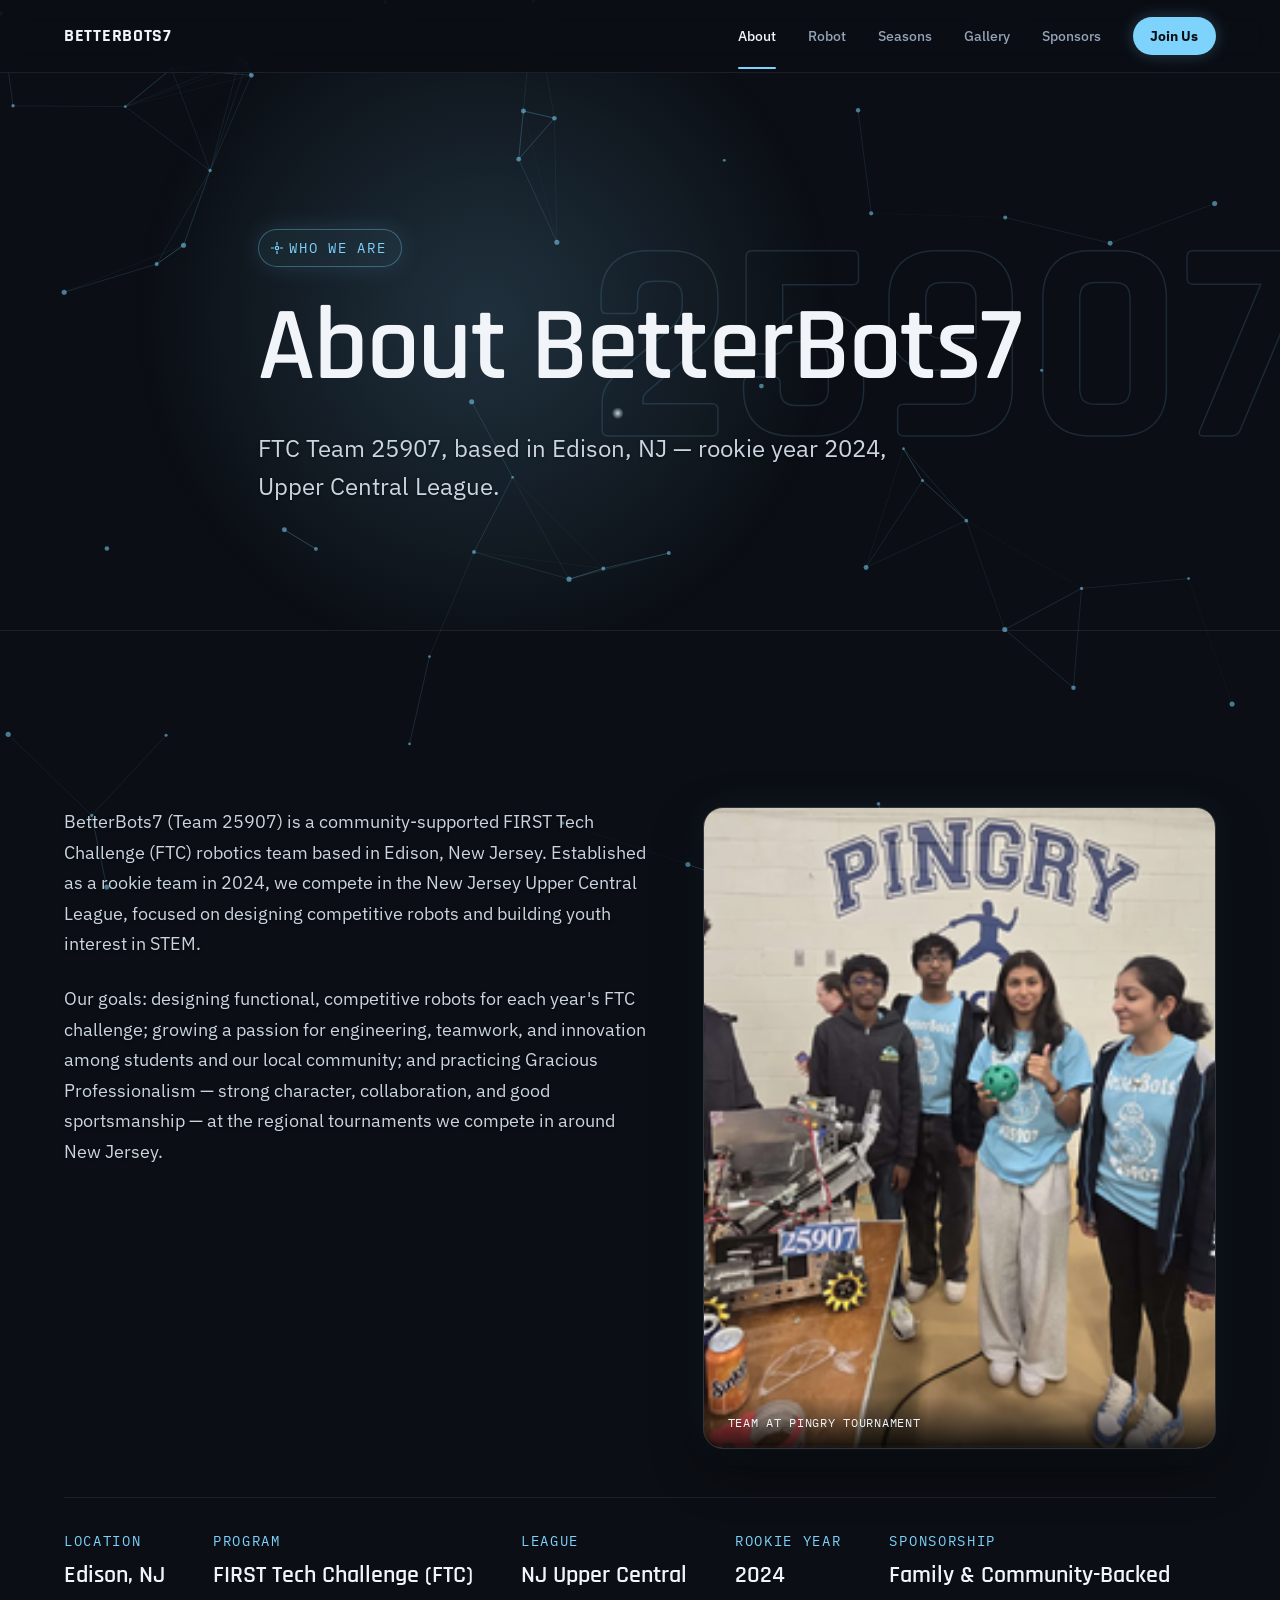
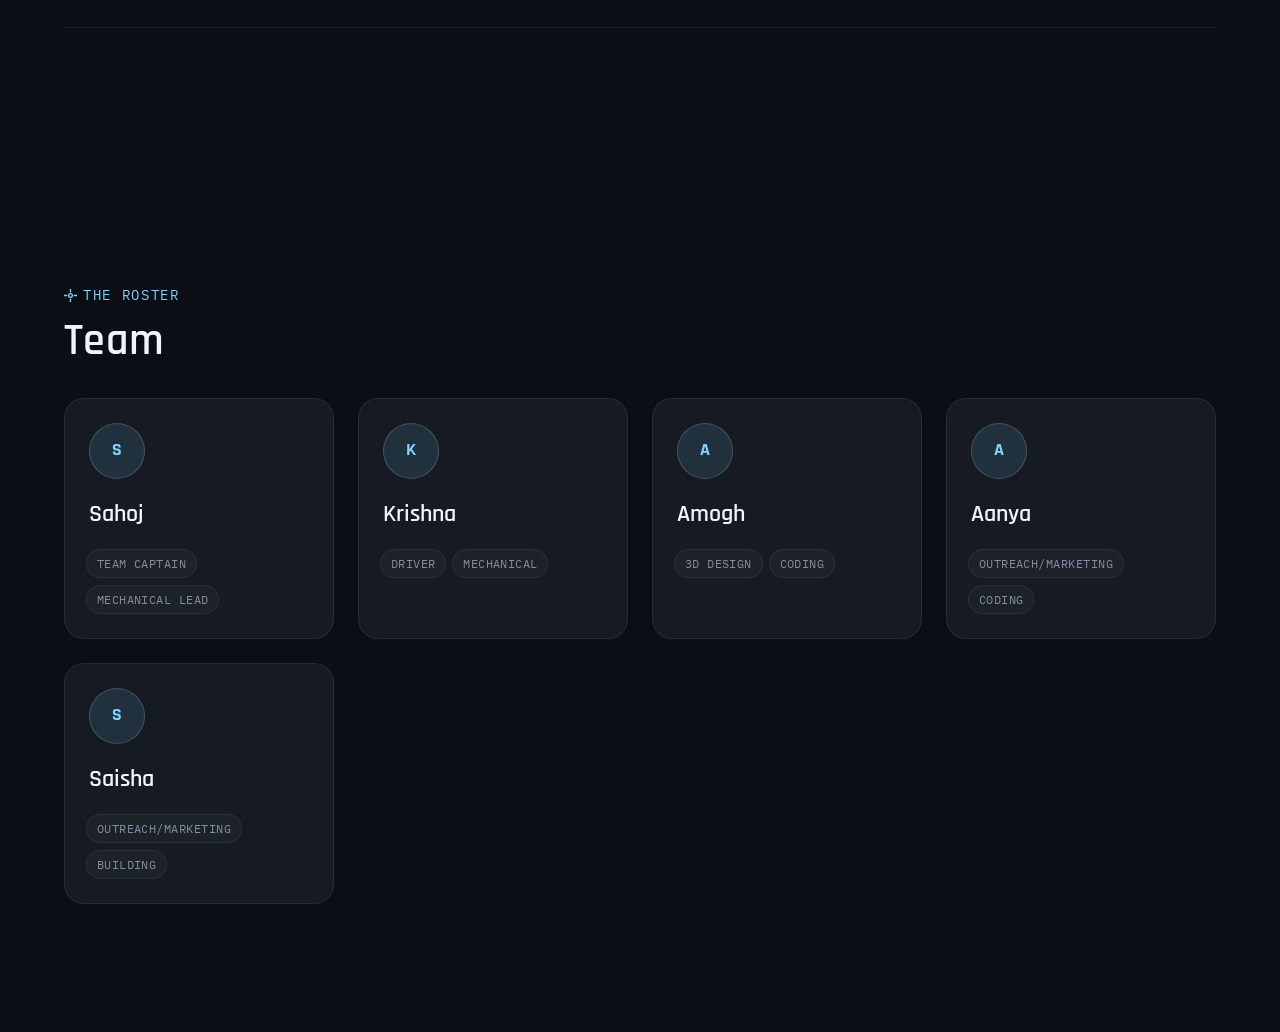
==== about.html @ 55796f2f "Initial commit: BetterBots7 FTC Team 25907 site Multi-page static site (Home, About, Robot, Seasons," ====
<!DOCTYPE html>
<html lang="en">
<head>
  <meta charset="UTF-8">
  <meta name="viewport" content="width=device-width, initial-scale=1">
  <title>About — BetterBots7</title>
  <meta name="description" content="Meet FTC Team 25907, BetterBots7 of Edison, NJ.">

  <link rel="preconnect" href="https://fonts.googleapis.com">
  <link rel="preconnect" href="https://fonts.gstatic.com" crossorigin>
  <link href="https://fonts.googleapis.com/css2?family=Rajdhani:wght@500;600;700&family=IBM+Plex+Sans:wght@300;400;500;600&family=IBM+Plex+Mono:wght@400;500&display=swap" rel="stylesheet">

  <link rel="stylesheet" href="css/style.css?v=14">
</head>
<body>

  <div class="bg-ambient" aria-hidden="true">
    <canvas id="bgCanvas" class="bg-canvas"></canvas>
  </div>

  <header class="site-nav">
    <div class="container nav-inner">
      <a href="index.html" class="nav-brand">BETTERBOTS7</a>
      <nav class="nav-links" aria-label="Primary">
        <a href="about.html" aria-current="page">About</a>
        <a href="robot.html">Robot</a>
        <a href="seasons.html">Seasons</a>
        <a href="gallery.html">Gallery</a>
        <a href="sponsors.html">Sponsors</a>
        <a href="join.html" class="nav-cta">Join Us</a>
      </nav>
    </div>
  </header>

  <main>
    <section class="page-hero page-hero-xl">
      <div class="hero-glow-local" aria-hidden="true"></div>
      <div class="hero-watermark" aria-hidden="true">25907</div>
      <div class="container">
        <span class="eyebrow hero-badge reveal">Who We Are</span>
        <h1 class="page-hero-title reveal">About BetterBots7</h1>
        <p class="page-hero-sub reveal">
          FTC Team 25907, based in Edison, NJ — rookie year 2024, Upper Central League.
        </p>
      </div>
    </section>

    <section>
      <div class="container">
        <div class="about-intro-grid">
          <div class="about-body reveal">
            <p>
              BetterBots7 (Team 25907) is a community-supported FIRST Tech Challenge (FTC)
              robotics team based in Edison, New Jersey. Established as a rookie team in
              2024, we compete in the New Jersey Upper Central League, focused on designing
              competitive robots and building youth interest in STEM.
            </p>
            <p>
              Our goals: designing functional, competitive robots for each year's FTC
              challenge; growing a passion for engineering, teamwork, and innovation among
              students and our local community; and practicing Gracious Professionalism —
              strong character, collaboration, and good sportsmanship — at the regional
              tournaments we compete in around New Jersey.
            </p>
          </div>

          <figure class="intro-photo-card reveal">
            <img src="images/gallery/2025-team-pit.png" alt="BetterBots7 team members standing with their robot at the Pingry tournament" loading="lazy">
            <figcaption class="intro-photo-caption">Team at Pingry Tournament</figcaption>
          </figure>
        </div>

        <div class="fact-row reveal">
          <div class="fact-item">
            <span class="eyebrow">Location</span>
            <span class="fact-value">Edison, NJ</span>
          </div>
          <div class="fact-item">
            <span class="eyebrow">Program</span>
            <span class="fact-value">FIRST Tech Challenge (FTC)</span>
          </div>
          <div class="fact-item">
            <span class="eyebrow">League</span>
            <span class="fact-value">NJ Upper Central</span>
          </div>
          <div class="fact-item">
            <span class="eyebrow">Rookie Year</span>
            <span class="fact-value">2024</span>
          </div>
          <div class="fact-item">
            <span class="eyebrow">Sponsorship</span>
            <span class="fact-value">Family &amp; Community-Backed</span>
          </div>
        </div>

      </div>
    </section>

    <section>
      <div class="container">
        <span class="eyebrow reveal">The Roster</span>
        <h2 class="section-title reveal">Team</h2>

        <div class="team-grid">
          <div class="team-card reveal">
            <span class="team-avatar">S</span>
            <span class="team-name">Sahoj</span>
            <div class="team-roles">
              <span class="team-role-tag">Team Captain</span>
              <span class="team-role-tag">Mechanical Lead</span>
            </div>
          </div>
          <div class="team-card reveal">
            <span class="team-avatar">K</span>
            <span class="team-name">Krishna</span>
            <div class="team-roles">
              <span class="team-role-tag">Driver</span>
              <span class="team-role-tag">Mechanical</span>
            </div>
          </div>
          <div class="team-card reveal">
            <span class="team-avatar">A</span>
            <span class="team-name">Amogh</span>
            <div class="team-roles">
              <span class="team-role-tag">3D Design</span>
              <span class="team-role-tag">Coding</span>
            </div>
          </div>
          <div class="team-card reveal">
            <span class="team-avatar">A</span>
            <span class="team-name">Aanya</span>
            <div class="team-roles">
              <span class="team-role-tag">Outreach/Marketing</span>
              <span class="team-role-tag">Coding</span>
            </div>
          </div>
          <div class="team-card reveal">
            <span class="team-avatar">S</span>
            <span class="team-name">Saisha</span>
            <div class="team-roles">
              <span class="team-role-tag">Outreach/Marketing</span>
              <span class="team-role-tag">Building</span>
            </div>
          </div>
        </div>
      </div>
    </section>
  </main>

  <script src="js/main.js?v=4" defer></script>
</body>
</html>
---- css/style.css ----
/* ==========================================================================
   BetterBots7 — Design Tokens ("Blueprint & Ember")
   ========================================================================== */

:root {
  /* Color */
  --color-bg: #0B0E14;
  --color-surface: #151A23;
  --color-surface-raised: #1B2230;
  --color-border: rgba(255, 255, 255, 0.08);
  --color-border-strong: rgba(255, 255, 255, 0.16);

  --color-primary: #7DD3FC;       /* Team Blue — CTAs, stat highlights */
  --color-primary-dim: #3FA9D9;
  --color-accent: #3B82F6;        /* Blueprint — links, data callouts */
  --color-accent-dim: #2563EB;

  --color-fg: #F1F5F9;
  --color-body: #CBD5E1;   /* Primary paragraph copy — brighter than muted */
  --color-muted: #94A3B8;  /* Secondary labels, captions, hints */
  --color-muted-2: #64748B;

  --color-win: #22C55E;
  --color-loss: #EF4444;

  --color-ring: var(--color-primary);

  /* Typography */
  --font-display: 'Rajdhani', sans-serif;
  --font-body: 'IBM Plex Sans', sans-serif;
  --font-mono: 'IBM Plex Mono', monospace;

  /* Type scale */
  --text-xs: 0.75rem;
  --text-sm: 0.875rem;
  --text-base: 1rem;
  --text-lg: 1.125rem;
  --text-xl: 1.5rem;
  --text-2xl: 2rem;
  --text-3xl: 2.75rem;
  --text-4xl: 4rem;
  --text-5xl: 5.5rem;

  /* Spacing (8pt rhythm) */
  --space-1: 0.5rem;
  --space-2: 1rem;
  --space-3: 1.5rem;
  --space-4: 2rem;
  --space-6: 3rem;
  --space-8: 4rem;
  --space-12: 6rem;
  --space-16: 8rem;

  /* Layout */
  --container-max: 1200px;
  --radius-sm: 6px;
  --radius-md: 12px;
  --radius-lg: 20px;

  /* Motion */
  --ease-out: cubic-bezier(0.16, 1, 0.3, 1);
  --dur-fast: 150ms;
  --dur-base: 250ms;
  --dur-slow: 400ms;

  --z-nav: 100;
  --z-lightbox: 1000;
}

/* ==========================================================================
   Reset
   ========================================================================== */

*, *::before, *::after { box-sizing: border-box; }

[hidden] { display: none !important; }

html {
  scroll-behavior: smooth;
}

@media (prefers-reduced-motion: reduce) {
  html { scroll-behavior: auto; }
  *, *::before, *::after {
    animation-duration: 0.01ms !important;
    animation-iteration-count: 1 !important;
    transition-duration: 0.01ms !important;
    scroll-behavior: auto !important;
  }
}

body {
  margin: 0;
  background: var(--color-bg);
  color: var(--color-fg);
  font-family: var(--font-body);
  font-size: var(--text-base);
  line-height: 1.6;
  -webkit-font-smoothing: antialiased;
}

/* ==========================================================================
   Ambient background — live circuit-node network (canvas)
   ========================================================================== */

.bg-ambient {
  position: fixed;
  inset: 0;
  z-index: -1;
  overflow: hidden;
  pointer-events: none;
}

.bg-canvas {
  position: absolute;
  inset: 0;
  display: block;
}

img { max-width: 100%; display: block; }

a { color: var(--color-accent); text-decoration: none; }

h1, h2, h3, h4 {
  font-family: var(--font-display);
  font-weight: 600;
  line-height: 1.1;
  margin: 0;
  letter-spacing: 0.01em;
}

p { margin: 0; }

button { font-family: inherit; cursor: pointer; }

/* Visible focus states everywhere, keyboard-only */
:focus-visible {
  outline: 2px solid var(--color-ring);
  outline-offset: 3px;
  border-radius: var(--radius-sm);
}

.container {
  max-width: var(--container-max);
  margin: 0 auto;
  padding: 0 var(--space-3);
}

section {
  padding: var(--space-16) 0;
}

.eyebrow {
  display: inline-flex;
  align-items: center;
  gap: 0.45em;
  font-family: var(--font-mono);
  font-size: var(--text-sm);
  letter-spacing: 0.12em;
  text-transform: uppercase;
  color: var(--color-primary);
}

.eyebrow.reveal::before {
  content: '';
  flex: 0 0 auto;
  display: inline-block;
  width: 0.9em;
  height: 0.9em;
  background-color: currentColor;
  -webkit-mask-image: url("data:image/svg+xml,%3Csvg xmlns='http://www.w3.org/2000/svg' viewBox='0 0 16 16'%3E%3Ccircle cx='8' cy='8' r='2.2' fill='none' stroke='black' stroke-width='1.6'/%3E%3Cpath d='M8 0v3.5M8 12.5V16M0 8h3.5M12.5 8H16' stroke='black' stroke-width='1.6' stroke-linecap='round'/%3E%3C/svg%3E");
  mask-image: url("data:image/svg+xml,%3Csvg xmlns='http://www.w3.org/2000/svg' viewBox='0 0 16 16'%3E%3Ccircle cx='8' cy='8' r='2.2' fill='none' stroke='black' stroke-width='1.6'/%3E%3Cpath d='M8 0v3.5M8 12.5V16M0 8h3.5M12.5 8H16' stroke='black' stroke-width='1.6' stroke-linecap='round'/%3E%3C/svg%3E");
  -webkit-mask-size: contain;
  mask-size: contain;
  -webkit-mask-repeat: no-repeat;
  mask-repeat: no-repeat;
  -webkit-mask-position: center;
  mask-position: center;
}

.section-title {
  font-size: var(--text-3xl);
  margin-top: var(--space-1);
  margin-bottom: var(--space-4);
}

/* ==========================================================================
   Scroll-reveal utility (JS toggles .is-visible via IntersectionObserver)
   ========================================================================== */

.reveal {
  opacity: 0;
  transform: translateY(12px);
  transition: opacity var(--dur-slow) var(--ease-out), transform var(--dur-slow) var(--ease-out);
}

.reveal.is-visible {
  opacity: 1;
  transform: translateY(0);
}

@media (prefers-reduced-motion: reduce) {
  .reveal { opacity: 1; transform: none; transition: none; }
}

/* ==========================================================================
   Nav
   ========================================================================== */

.site-nav {
  position: sticky;
  top: 0;
  z-index: var(--z-nav);
  background: rgba(11, 14, 20, 0.85);
  backdrop-filter: blur(12px);
  border-bottom: 1px solid var(--color-border);
}

.nav-inner {
  display: flex;
  align-items: center;
  justify-content: space-between;
  height: 72px;
}

.nav-brand {
  font-family: var(--font-display);
  font-weight: 700;
  font-size: var(--text-lg);
  letter-spacing: 0.04em;
  color: var(--color-fg);
}

.nav-links {
  display: flex;
  align-items: center;
  gap: var(--space-4);
}

.nav-links a {
  color: var(--color-muted);
  font-size: var(--text-sm);
  font-weight: 500;
  transition: color var(--dur-base) var(--ease-out);
}

.nav-links a:hover,
.nav-links a:focus-visible {
  color: var(--color-fg);
}

.nav-cta {
  padding: 0.5rem 1.1rem;
  border-radius: 999px;
  background: var(--color-primary);
  color: #0B0E14 !important;
  font-weight: 700 !important;
  box-shadow: 0 0 16px rgba(125, 211, 252, 0.25);
  transition: background var(--dur-base) var(--ease-out), box-shadow var(--dur-base) var(--ease-out), transform var(--dur-base) var(--ease-out);
}

.nav-cta:hover {
  background: #A7E4FD;
  box-shadow: 0 0 28px rgba(125, 211, 252, 0.55);
  transform: scale(1.05);
}

.nav-links a[aria-current="page"],
.nav-brand[aria-current="page"] {
  color: var(--color-fg);
  position: relative;
}

.nav-links a[aria-current="page"]::after {
  content: '';
  position: absolute;
  left: 0;
  right: 0;
  bottom: -22px;
  height: 2px;
  background: var(--color-primary);
  border-radius: 2px;
}

.nav-brand[aria-current="page"]::after {
  content: '';
  position: absolute;
  left: 0;
  right: 0;
  bottom: -8px;
  height: 2px;
  background: var(--color-primary);
  border-radius: 2px;
}

/* ==========================================================================
   Generic sub-page hero (About / Robot / Gallery / Sponsors placeholders)
   ========================================================================== */

.page-hero {
  padding-top: var(--space-12);
  padding-bottom: var(--space-8);
  border-bottom: 1px solid var(--color-border);
}

.page-hero-title {
  font-size: clamp(var(--text-2xl), 5vw, var(--text-4xl));
  margin-bottom: var(--space-2);
}

/* ==========================================================================
   Bold sub-page hero ("XL" variant — one committed visual moment per page)
   ========================================================================== */

.page-hero-xl {
  position: relative;
  overflow: hidden;
  padding-top: var(--space-16);
  padding-bottom: var(--space-12);
  min-height: 62vh;
  display: flex;
  align-items: center;
}

.page-hero-xl .container {
  position: relative;
  z-index: 1;
}

.page-hero-xl .page-hero-title {
  font-size: clamp(3rem, 9vw, 6.5rem);
  letter-spacing: -0.01em;
  margin-bottom: var(--space-3);
}

.page-hero-xl .page-hero-sub {
  font-size: var(--text-xl);
  max-width: 700px;
}

.hero-badge {
  padding: 0.4rem 0.9rem 0.4rem 0.7rem;
  border: 1px solid rgba(125, 211, 252, 0.35);
  border-radius: 999px;
  background: rgba(125, 211, 252, 0.06);
  box-shadow: 0 0 24px rgba(125, 211, 252, 0.14);
  margin-bottom: var(--space-3);
}

.hero-watermark {
  position: absolute;
  top: 50%;
  right: -2%;
  transform: translateY(-50%);
  z-index: 0;
  font-family: var(--font-display);
  font-weight: 700;
  font-size: clamp(9rem, 24vw, 18rem);
  line-height: 1;
  color: transparent;
  -webkit-text-stroke: 1.5px rgba(125, 211, 252, 0.14);
  white-space: nowrap;
  pointer-events: none;
  user-select: none;
}

.hero-glow-local {
  position: absolute;
  z-index: 0;
  top: -25%;
  left: 8%;
  width: 60vw;
  height: 60vw;
  max-width: 900px;
  max-height: 900px;
  border-radius: 50%;
  background: radial-gradient(circle, rgba(125, 211, 252, 0.18) 0%, rgba(125, 211, 252, 0) 65%);
  pointer-events: none;
}

@media (max-width: 700px) {
  .hero-watermark { display: none; }
  .page-hero-xl { min-height: 0; }
}

/* ==========================================================================
   Content-dense wash — mutes the ambient grid/glow behind dense sections
   (spec sheets, forms) so it doesn't compete with information-heavy UI
   ========================================================================== */

.content-dense {
  position: relative;
}

.content-dense::before {
  content: '';
  position: absolute;
  inset: -3rem -1.5rem;
  z-index: -1;
  background: rgba(11, 14, 20, 0.6);
  border-radius: var(--radius-lg);
}

.page-hero-sub {
  color: var(--color-body);
  font-size: var(--text-lg);
  max-width: 640px;
  text-shadow: 0 1px 3px rgba(0, 0, 0, 0.5);
}

.about-body {
  max-width: 620px;
  display: flex;
  flex-direction: column;
  gap: var(--space-3);
  color: var(--color-fg);
  font-size: var(--text-lg);
  line-height: 1.7;
}

.about-body p {
  color: var(--color-body);
  text-shadow: 0 1px 3px rgba(0, 0, 0, 0.5);
}

.about-intro-grid {
  display: grid;
  grid-template-columns: 1.15fr 1fr;
  gap: var(--space-6);
  align-items: start;
  margin-top: var(--space-6);
}

.intro-photo-card {
  position: relative;
  margin: 0;
  border-radius: var(--radius-lg);
  overflow: hidden;
  border: 1px solid var(--color-border-strong);
  aspect-ratio: 4 / 5;
  box-shadow: 0 20px 50px rgba(0, 0, 0, 0.4), 0 0 40px rgba(125, 211, 252, 0.08);
}

.intro-photo-card img {
  width: 100%;
  height: 100%;
  object-fit: cover;
  display: block;
}

.intro-photo-caption {
  position: absolute;
  left: 0;
  right: 0;
  bottom: 0;
  padding: var(--space-2) var(--space-3);
  background: linear-gradient(180deg, transparent, rgba(0,0,0,0.85));
  color: var(--color-fg);
  font-family: var(--font-mono);
  font-size: var(--text-xs);
  letter-spacing: 0.06em;
  text-transform: uppercase;
}

@media (max-width: 860px) {
  .about-intro-grid {
    grid-template-columns: 1fr;
  }
  .intro-photo-card {
    aspect-ratio: 16 / 10;
  }
}

.fact-row {
  display: flex;
  flex-wrap: wrap;
  gap: var(--space-6);
  margin-top: var(--space-6);
  padding-top: var(--space-4);
  padding-bottom: var(--space-4);
  border-top: 1px solid var(--color-border);
  border-bottom: 1px solid var(--color-border);
}

.fact-item {
  display: flex;
  flex-direction: column;
  gap: 0.25rem;
}

.fact-value {
  font-family: var(--font-display);
  font-size: var(--text-xl);
  font-weight: 600;
  color: var(--color-fg);
}

/* ==========================================================================
   Form
   ========================================================================== */

.form {
  display: flex;
  flex-direction: column;
  gap: var(--space-4);
  max-width: 640px;
}

.form-field {
  display: flex;
  flex-direction: column;
  gap: 0.4rem;
  border: none;
  padding: 0;
  margin: 0;
}

.form-label {
  font-family: var(--font-mono);
  font-size: var(--text-sm);
  letter-spacing: 0.02em;
  color: var(--color-fg);
}

.form-label .required { color: var(--color-primary); margin-left: 0.2rem; }

.form-hint {
  font-size: var(--text-xs);
  color: var(--color-muted);
}

.form-input,
.form-textarea {
  background: var(--color-surface);
  border: 1px solid var(--color-border);
  border-radius: var(--radius-sm);
  padding: 0.75rem 1rem;
  color: var(--color-fg);
  font-family: var(--font-body);
  font-size: var(--text-base);
  transition: border-color var(--dur-base) var(--ease-out);
}

.form-input:focus,
.form-textarea:focus {
  border-color: var(--color-primary);
  outline: none;
}

.form-textarea {
  min-height: 120px;
  resize: vertical;
}

.form-checkbox-group {
  display: flex;
  flex-direction: column;
  gap: 0.2rem;
}

.form-checkbox {
  display: flex;
  align-items: center;
  gap: 0.6rem;
  min-height: 44px;
  font-size: var(--text-base);
  color: var(--color-fg);
  cursor: pointer;
}

.form-checkbox input[type="checkbox"] {
  width: 20px;
  height: 20px;
  accent-color: var(--color-primary);
  cursor: pointer;
  flex: 0 0 auto;
}

.form-error {
  color: var(--color-loss);
  font-size: var(--text-sm);
  margin-top: var(--space-2);
}

.btn-primary:disabled {
  opacity: 0.6;
  cursor: not-allowed;
  transform: none;
}

.form-confirmation {
  background: var(--color-surface);
  border: 1px solid var(--color-border);
  border-radius: var(--radius-lg);
  padding: var(--space-6);
  max-width: 640px;
  text-align: center;
}

.form-confirmation-icon {
  width: 56px;
  height: 56px;
  border-radius: 50%;
  background: rgba(125, 211, 252, 0.12);
  border: 1px solid var(--color-primary);
  color: var(--color-primary);
  display: flex;
  align-items: center;
  justify-content: center;
  margin: 0 auto var(--space-3);
}

/* ==========================================================================
   CTA card
   ========================================================================== */

.cta-card {
  background: var(--color-surface);
  border: 1px solid var(--color-border);
  border-radius: var(--radius-lg);
  padding: var(--space-6);
  max-width: 640px;
}

.cta-card-title {
  font-family: var(--font-display);
  font-size: var(--text-2xl);
  font-weight: 600;
  margin-bottom: var(--space-2);
}

.cta-card-body {
  color: var(--color-body);
  margin-bottom: var(--space-3);
  line-height: 1.6;
}

/* ==========================================================================
   Team roster
   ========================================================================== */

.team-grid {
  display: grid;
  grid-template-columns: repeat(auto-fill, minmax(220px, 1fr));
  gap: var(--space-3);
  margin-top: var(--space-4);
}

.team-card {
  background: var(--color-surface);
  border: 1px solid var(--color-border);
  border-radius: var(--radius-lg);
  padding: var(--space-3);
  display: flex;
  flex-direction: column;
  gap: var(--space-2);
  transition: transform var(--dur-base) var(--ease-out), border-color var(--dur-base) var(--ease-out), box-shadow var(--dur-base) var(--ease-out);
}

.team-card:hover,
.team-card:focus-within {
  transform: translateY(-4px);
  border-color: var(--color-primary);
  box-shadow: 0 12px 32px rgba(125, 211, 252, 0.1);
}

.team-avatar {
  width: 56px;
  height: 56px;
  border-radius: 50%;
  background: rgba(125, 211, 252, 0.12);
  border: 1px solid var(--color-border-strong);
  display: flex;
  align-items: center;
  justify-content: center;
  font-family: var(--font-display);
  font-weight: 700;
  font-size: var(--text-lg);
  color: var(--color-primary);
}

.team-name {
  font-family: var(--font-display);
  font-size: var(--text-xl);
  font-weight: 600;
  color: var(--color-fg);
}

.team-roles {
  display: flex;
  flex-wrap: wrap;
  gap: 0.4rem;
}

.team-role-tag {
  font-family: var(--font-mono);
  font-size: var(--text-xs);
  letter-spacing: 0.04em;
  text-transform: uppercase;
  color: var(--color-muted);
  background: rgba(255,255,255,0.04);
  border: 1px solid var(--color-border);
  padding: 0.25rem 0.6rem;
  border-radius: 999px;
  transform: translateX(-3px);
  opacity: 0.85;
  transition: transform var(--dur-base) var(--ease-out), opacity var(--dur-base) var(--ease-out);
}

.team-card:hover .team-role-tag,
.team-card:focus-within .team-role-tag {
  transform: translateX(0);
  opacity: 1;
}

/* ==========================================================================
   Spec accordion
   ========================================================================== */

.spec-accordion {
  display: flex;
  flex-direction: column;
  gap: var(--space-2);
  margin-top: var(--space-4);
}

.spec-item {
  border: 1px solid var(--color-border);
  border-radius: var(--radius-md);
  background: var(--color-surface);
  overflow: hidden;
}

.spec-trigger {
  width: 100%;
  display: flex;
  align-items: center;
  justify-content: space-between;
  gap: var(--space-3);
  padding: var(--space-3);
  background: transparent;
  border: none;
  color: var(--color-fg);
  text-align: left;
  transition: background var(--dur-base) var(--ease-out);
}

.spec-trigger:hover { background: rgba(255,255,255,0.03); }

.spec-trigger-title { display: flex; flex-direction: column; gap: 0.25rem; }

.spec-trigger-season {
  font-family: var(--font-mono);
  font-size: var(--text-xs);
  letter-spacing: 0.08em;
  text-transform: uppercase;
  color: var(--color-primary);
}

.spec-trigger-name {
  font-family: var(--font-display);
  font-size: var(--text-lg);
  font-weight: 600;
}

.spec-trigger-icon {
  flex: 0 0 auto;
  width: 32px;
  height: 32px;
  border-radius: 50%;
  border: 1px solid var(--color-border-strong);
  display: flex;
  align-items: center;
  justify-content: center;
  font-size: 1.25rem;
  line-height: 1;
  transition: transform var(--dur-base) var(--ease-out);
}

.spec-trigger[aria-expanded="true"] .spec-trigger-icon { transform: rotate(45deg); }

.spec-panel {
  max-height: 0;
  overflow: hidden;
  transition: max-height var(--dur-slow) var(--ease-out);
}

.spec-panel-inner {
  padding: 0 var(--space-3) var(--space-3);
  border-top: 1px solid var(--color-border);
  padding-top: var(--space-3);
}

.spec-list {
  display: grid;
  grid-template-columns: 140px 1fr;
  gap: var(--space-1) var(--space-3);
  margin: 0;
}

.spec-row { display: contents; }

.spec-row dt {
  font-family: var(--font-mono);
  font-size: var(--text-xs);
  letter-spacing: 0.06em;
  text-transform: uppercase;
  color: var(--color-muted);
  padding-top: 2px;
}

.spec-row dd {
  margin: 0;
  color: var(--color-fg);
  font-size: var(--text-base);
  line-height: 1.5;
}

@media (max-width: 560px) {
  .spec-list { grid-template-columns: 1fr; }
  .spec-row dt { padding-top: var(--space-2); }
}

.placeholder-note {
  margin-top: var(--space-4);
  padding: var(--space-3);
  border: 1px dashed var(--color-border-strong);
  border-radius: var(--radius-md);
  color: var(--color-muted);
  font-family: var(--font-mono);
  font-size: var(--text-sm);
  max-width: 640px;
}

@media (max-width: 720px) {
  .nav-links { gap: var(--space-2); }
  .nav-links a:not(.nav-cta) { display: none; }
}

/* ==========================================================================
   Hero
   ========================================================================== */

.hero {
  position: relative;
  min-height: 100dvh;
  display: flex;
  align-items: center;
  padding: var(--space-16) 0;
  background:
    linear-gradient(180deg, rgba(11,14,20,0.65) 0%, rgba(11,14,20,0.96) 80%),
    url('../images/hero-bg.png') center 25%/cover no-repeat,
    radial-gradient(circle at 30% 20%, rgba(59,130,246,0.12), transparent 55%),
    var(--color-bg);
  overflow: hidden;
}

.hero-scrim { position: absolute; inset: 0; pointer-events: none; }

.hero-inner { position: relative; max-width: 820px; }

.badge-id {
  display: inline-block;
  font-family: var(--font-mono);
  font-size: var(--text-xs);
  letter-spacing: 0.1em;
  color: var(--color-accent);
  background: rgba(59, 130, 246, 0.1);
  border: 1px solid rgba(59, 130, 246, 0.4);
  box-shadow: 0 0 24px rgba(59, 130, 246, 0.2);
  padding: 0.35rem 0.75rem;
  border-radius: 999px;
  margin-bottom: var(--space-3);
}

.hero-headline {
  font-size: clamp(var(--text-3xl), 7vw, var(--text-5xl));
  color: var(--color-fg);
  margin-bottom: var(--space-3);
  text-shadow: 0 2px 16px rgba(0,0,0,0.7);
}

.hero-headline sup { font-size: 0.5em; }

.hero-headline .stat-count {
  color: var(--color-primary);
  font-variant-numeric: tabular-nums;
  text-shadow: 0 0 24px rgba(125, 211, 252, 0.45);
}

.hero-sub {
  font-size: var(--text-lg);
  color: var(--color-muted);
  max-width: 560px;
  margin-bottom: var(--space-6);
}

.hero-meta {
  display: flex;
  flex-wrap: wrap;
  gap: var(--space-6);
  margin-bottom: var(--space-6);
  padding-bottom: var(--space-6);
  border-bottom: 1px solid var(--color-border);
}

.hero-meta-item {
  display: flex;
  flex-direction: column;
  gap: 0.25rem;
}

.hero-meta-value {
  font-family: var(--font-display);
  font-size: var(--text-xl);
  font-weight: 600;
}

.btn-primary {
  display: inline-block;
  background: var(--color-primary);
  color: #0B0E14;
  font-weight: 700;
  font-size: var(--text-base);
  padding: 1rem 2rem;
  border-radius: var(--radius-sm);
  box-shadow: 0 0 20px rgba(125, 211, 252, 0.2);
  transition: transform var(--dur-base) var(--ease-out), background var(--dur-base) var(--ease-out), box-shadow var(--dur-base) var(--ease-out);
}

.btn-primary:hover {
  background: #A7E4FD;
  transform: translateY(-2px) scale(1.03);
  box-shadow: 0 8px 36px rgba(125, 211, 252, 0.45);
}

.btn-outline {
  display: inline-flex;
  align-items: center;
  gap: 0.5em;
  background: transparent;
  color: var(--color-fg);
  font-weight: 600;
  font-size: var(--text-base);
  padding: 1rem 2rem;
  border: 1.5px solid rgba(125, 211, 252, 0.4);
  border-radius: var(--radius-sm);
  transition: border-color var(--dur-base) var(--ease-out), box-shadow var(--dur-base) var(--ease-out), transform var(--dur-base) var(--ease-out);
}

.btn-outline:hover {
  border-color: var(--color-primary);
  box-shadow: 0 0 24px rgba(125, 211, 252, 0.25);
  transform: translateY(-2px);
}

/* ==========================================================================
   Season Timeline
   ========================================================================== */

.timeline-track {
  display: flex;
  align-items: stretch;
  gap: var(--space-4);
  margin-top: var(--space-6);
}

.timeline-connector {
  flex: 0 0 auto;
  width: 64px;
  align-self: center;
  height: 2px;
  background: linear-gradient(90deg, var(--color-primary), var(--color-accent));
  position: relative;
}

.timeline-connector::after {
  content: '';
  position: absolute;
  right: -5px;
  top: -4px;
  width: 10px;
  height: 10px;
  border-radius: 50%;
  background: var(--color-accent);
}

.timeline-node {
  flex: 1;
  background: var(--color-surface);
  border: 1px solid var(--color-border);
  border-radius: var(--radius-lg);
  padding: var(--space-4);
  display: flex;
  flex-direction: column;
  gap: var(--space-2);
  transition: border-color var(--dur-base) var(--ease-out), transform var(--dur-base) var(--ease-out), box-shadow var(--dur-base) var(--ease-out);
}

.timeline-node:hover {
  border-color: var(--color-border-strong);
  transform: translateY(-4px);
  box-shadow: 0 12px 32px rgba(125, 211, 252, 0.08);
}

.timeline-year {
  font-family: var(--font-display);
  font-size: var(--text-2xl);
  font-weight: 700;
  color: var(--color-fg);
}

.timeline-season {
  font-family: var(--font-mono);
  font-size: var(--text-xs);
  letter-spacing: 0.1em;
  color: var(--color-muted);
  text-transform: uppercase;
}

.timeline-stats {
  display: flex;
  gap: var(--space-4);
  margin-top: var(--space-2);
  flex-wrap: wrap;
}

.timeline-stat {
  display: flex;
  flex-direction: column;
  gap: 0.25rem;
  min-width: 120px;
}

.timeline-stat-value {
  display: flex;
  align-items: baseline;
}

.timeline-stat .stat-count,
.timeline-stat-sep,
.timeline-stat-text {
  font-family: var(--font-display);
  font-size: var(--text-2xl);
  font-weight: 600;
  color: var(--color-primary);
  font-variant-numeric: tabular-nums;
}

.timeline-stat-sep { color: var(--color-muted); margin: 0 0.15em; }
.timeline-stat-text { line-height: 1.1; }

.timeline-stat-label {
  font-size: var(--text-sm);
  color: var(--color-muted);
}

@media (max-width: 720px) {
  .timeline-track { flex-direction: column; }
  .timeline-connector { width: 2px; height: 32px; }
}

/* ==========================================================================
   Gallery grid
   ========================================================================== */

.gallery-grid {
  display: grid;
  grid-template-columns: repeat(auto-fill, minmax(260px, 1fr));
  gap: var(--space-2);
  margin-top: var(--space-4);
}

.gallery-item {
  position: relative;
  aspect-ratio: 4 / 3;
  border-radius: var(--radius-md);
  overflow: hidden;
  border: 1px solid var(--color-border);
  background: var(--color-surface);
  padding: 0;
  cursor: pointer;
  display: block;
  width: 100%;
  transition: border-color var(--dur-base) var(--ease-out), box-shadow var(--dur-base) var(--ease-out);
}

.gallery-item:hover,
.gallery-item:focus-visible {
  border-color: var(--color-primary);
  box-shadow: 0 8px 24px rgba(125, 211, 252, 0.12);
}

.gallery-item img {
  width: 100%;
  height: 100%;
  object-fit: cover;
  display: block;
  transition: transform var(--dur-slow) var(--ease-out);
}

.gallery-item:hover img { transform: scale(1.06); }

.gallery-item-caption {
  position: absolute;
  left: 0;
  right: 0;
  bottom: 0;
  padding: var(--space-1) var(--space-2);
  background: linear-gradient(180deg, transparent, rgba(0,0,0,0.8));
  color: var(--color-fg);
  font-size: var(--text-sm);
  text-align: left;
  opacity: 0;
  transform: translateY(6px);
  transition: opacity var(--dur-base) var(--ease-out), transform var(--dur-base) var(--ease-out);
}

.gallery-item:hover .gallery-item-caption,
.gallery-item:focus-visible .gallery-item-caption {
  opacity: 1;
  transform: translateY(0);
}

/* ==========================================================================
   Lightbox
   ========================================================================== */

.lightbox {
  position: fixed;
  inset: 0;
  z-index: var(--z-lightbox);
  background: rgba(5, 7, 10, 0.92);
  display: flex;
  align-items: center;
  justify-content: center;
  padding: var(--space-4);
  opacity: 0;
  visibility: hidden;
  transition: opacity var(--dur-base) var(--ease-out);
}

.lightbox.is-open {
  opacity: 1;
  visibility: visible;
}

.lightbox-figure {
  display: flex;
  flex-direction: column;
  align-items: center;
  gap: var(--space-2);
  max-width: 90vw;
}

.lightbox-img {
  max-width: min(90vw, 1000px);
  max-height: 75vh;
  border-radius: var(--radius-md);
  box-shadow: 0 20px 60px rgba(0,0,0,0.5);
}

.lightbox-caption {
  color: var(--color-muted);
  font-size: var(--text-sm);
  text-align: center;
}

.lightbox-close,
.lightbox-prev,
.lightbox-next {
  position: absolute;
  background: rgba(255,255,255,0.08);
  border: 1px solid var(--color-border-strong);
  color: var(--color-fg);
  width: 44px;
  height: 44px;
  border-radius: 50%;
  display: flex;
  align-items: center;
  justify-content: center;
  font-size: 1.5rem;
  line-height: 1;
  transition: background var(--dur-base) var(--ease-out);
}

.lightbox-close:hover,
.lightbox-prev:hover,
.lightbox-next:hover {
  background: rgba(255,255,255,0.18);
}

.lightbox-close { top: var(--space-3); right: var(--space-3); }
.lightbox-prev { left: var(--space-3); top: 50%; transform: translateY(-50%); }
.lightbox-next { right: var(--space-3); top: 50%; transform: translateY(-50%); }

@media (max-width: 720px) {
  .lightbox-prev, .lightbox-next { width: 40px; height: 40px; font-size: 1.25rem; }
}
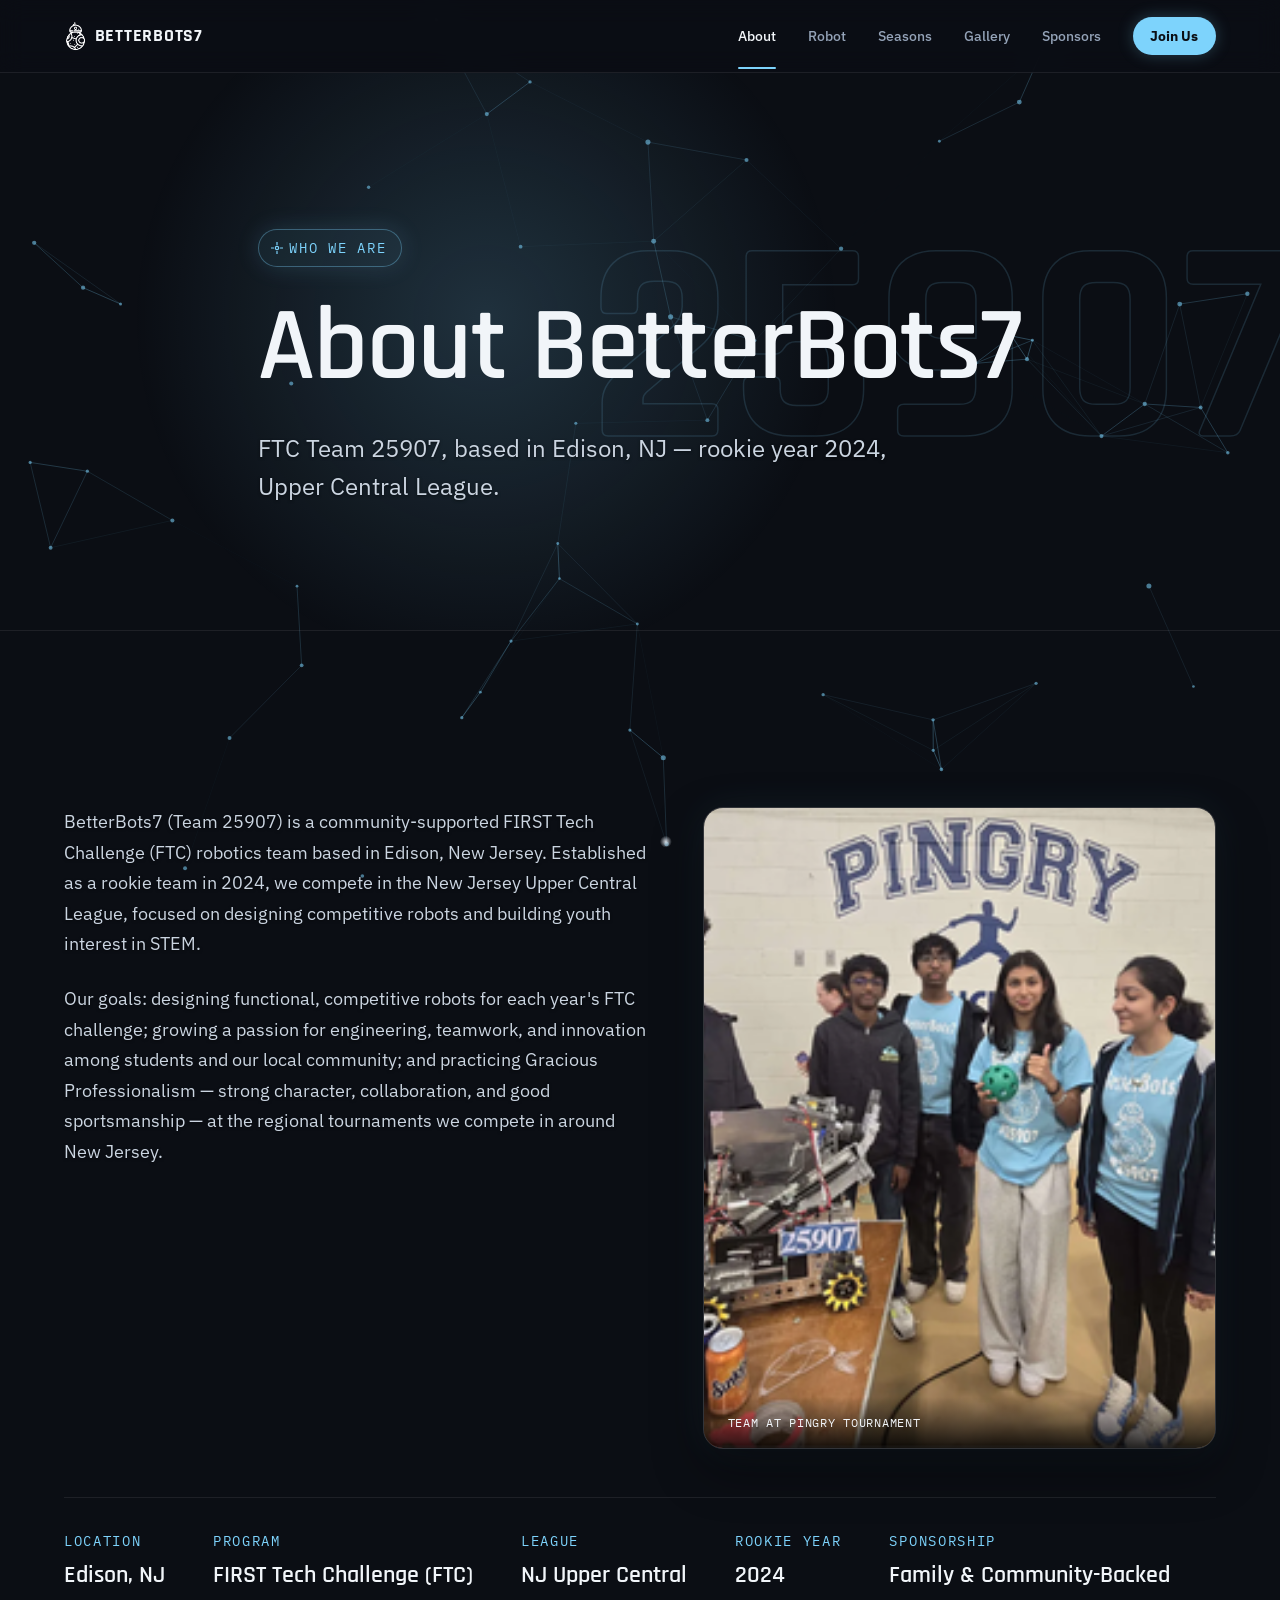
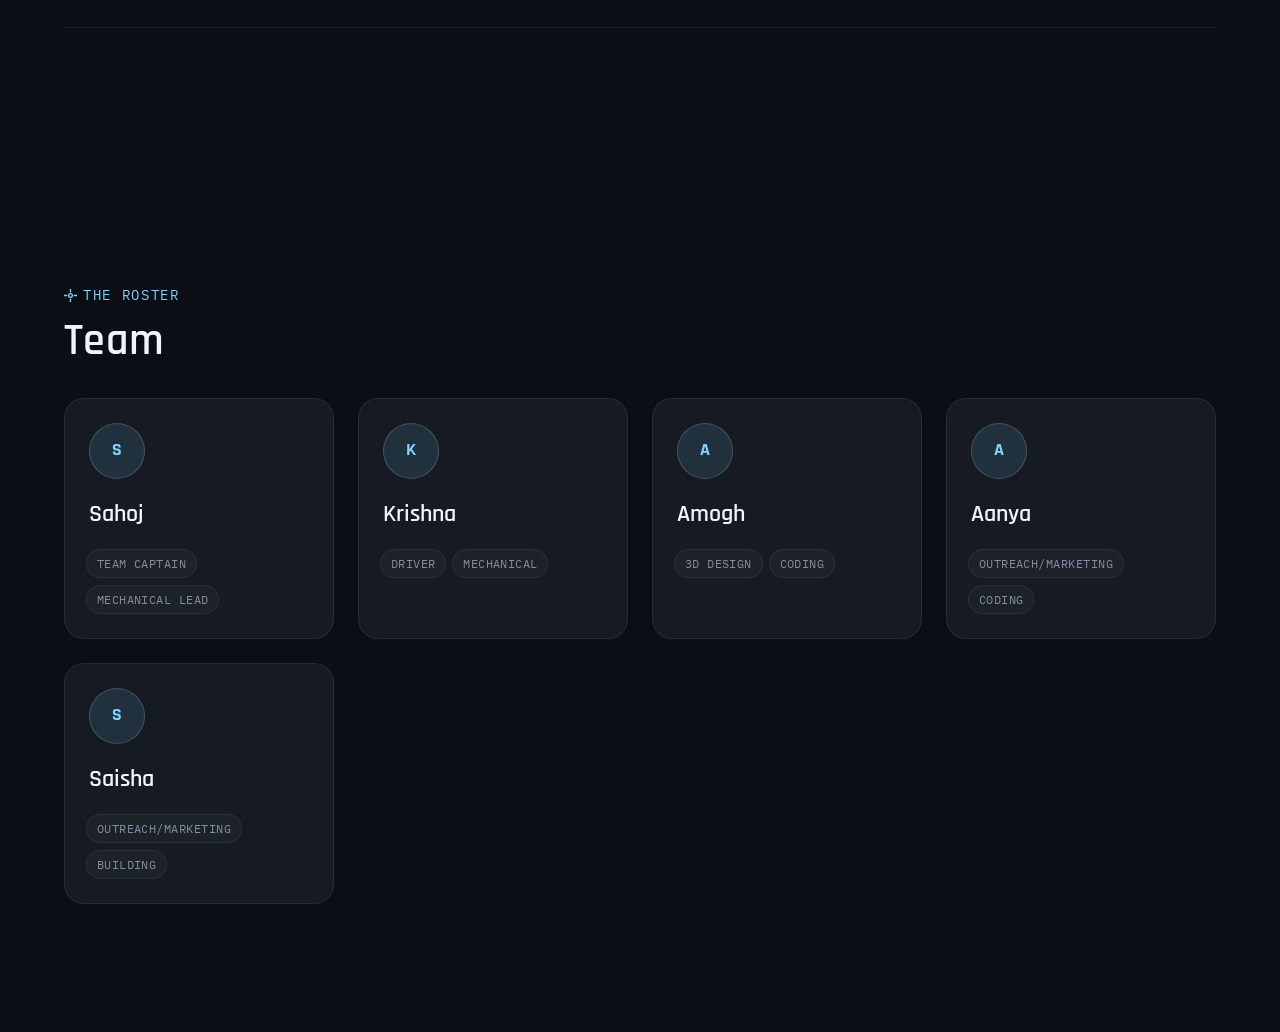
==== commit 7a2df739: "Add team logo to nav and favicon across all pages Extract transparent icon/full-badge assets from th" ====
--- a/about.html
+++ b/about.html
@@ -10,7 +10,8 @@
   <link rel="preconnect" href="https://fonts.gstatic.com" crossorigin>
   <link href="https://fonts.googleapis.com/css2?family=Rajdhani:wght@500;600;700&family=IBM+Plex+Sans:wght@300;400;500;600&family=IBM+Plex+Mono:wght@400;500&display=swap" rel="stylesheet">
 
-  <link rel="stylesheet" href="css/style.css?v=14">
+  <link rel="icon" type="image/png" href="images/favicon.png">
+  <link rel="stylesheet" href="css/style.css?v=15">
 </head>
 <body>
 
@@ -20,7 +21,7 @@
 
   <header class="site-nav">
     <div class="container nav-inner">
-      <a href="index.html" class="nav-brand">BETTERBOTS7</a>
+      <a href="index.html" class="nav-brand"><img src="images/logo-icon.png" alt="" class="nav-brand-logo">BETTERBOTS7</a>
       <nav class="nav-links" aria-label="Primary">
         <a href="about.html" aria-current="page">About</a>
         <a href="robot.html">Robot</a>
--- a/css/style.css
+++ b/css/style.css
@@ -224,11 +224,20 @@
 }
 
 .nav-brand {
+  display: flex;
+  align-items: center;
+  gap: var(--space-1);
   font-family: var(--font-display);
   font-weight: 700;
   font-size: var(--text-lg);
   letter-spacing: 0.04em;
   color: var(--color-fg);
+}
+
+.nav-brand-logo {
+  height: 32px;
+  width: auto;
+  display: block;
 }
 
 .nav-links {
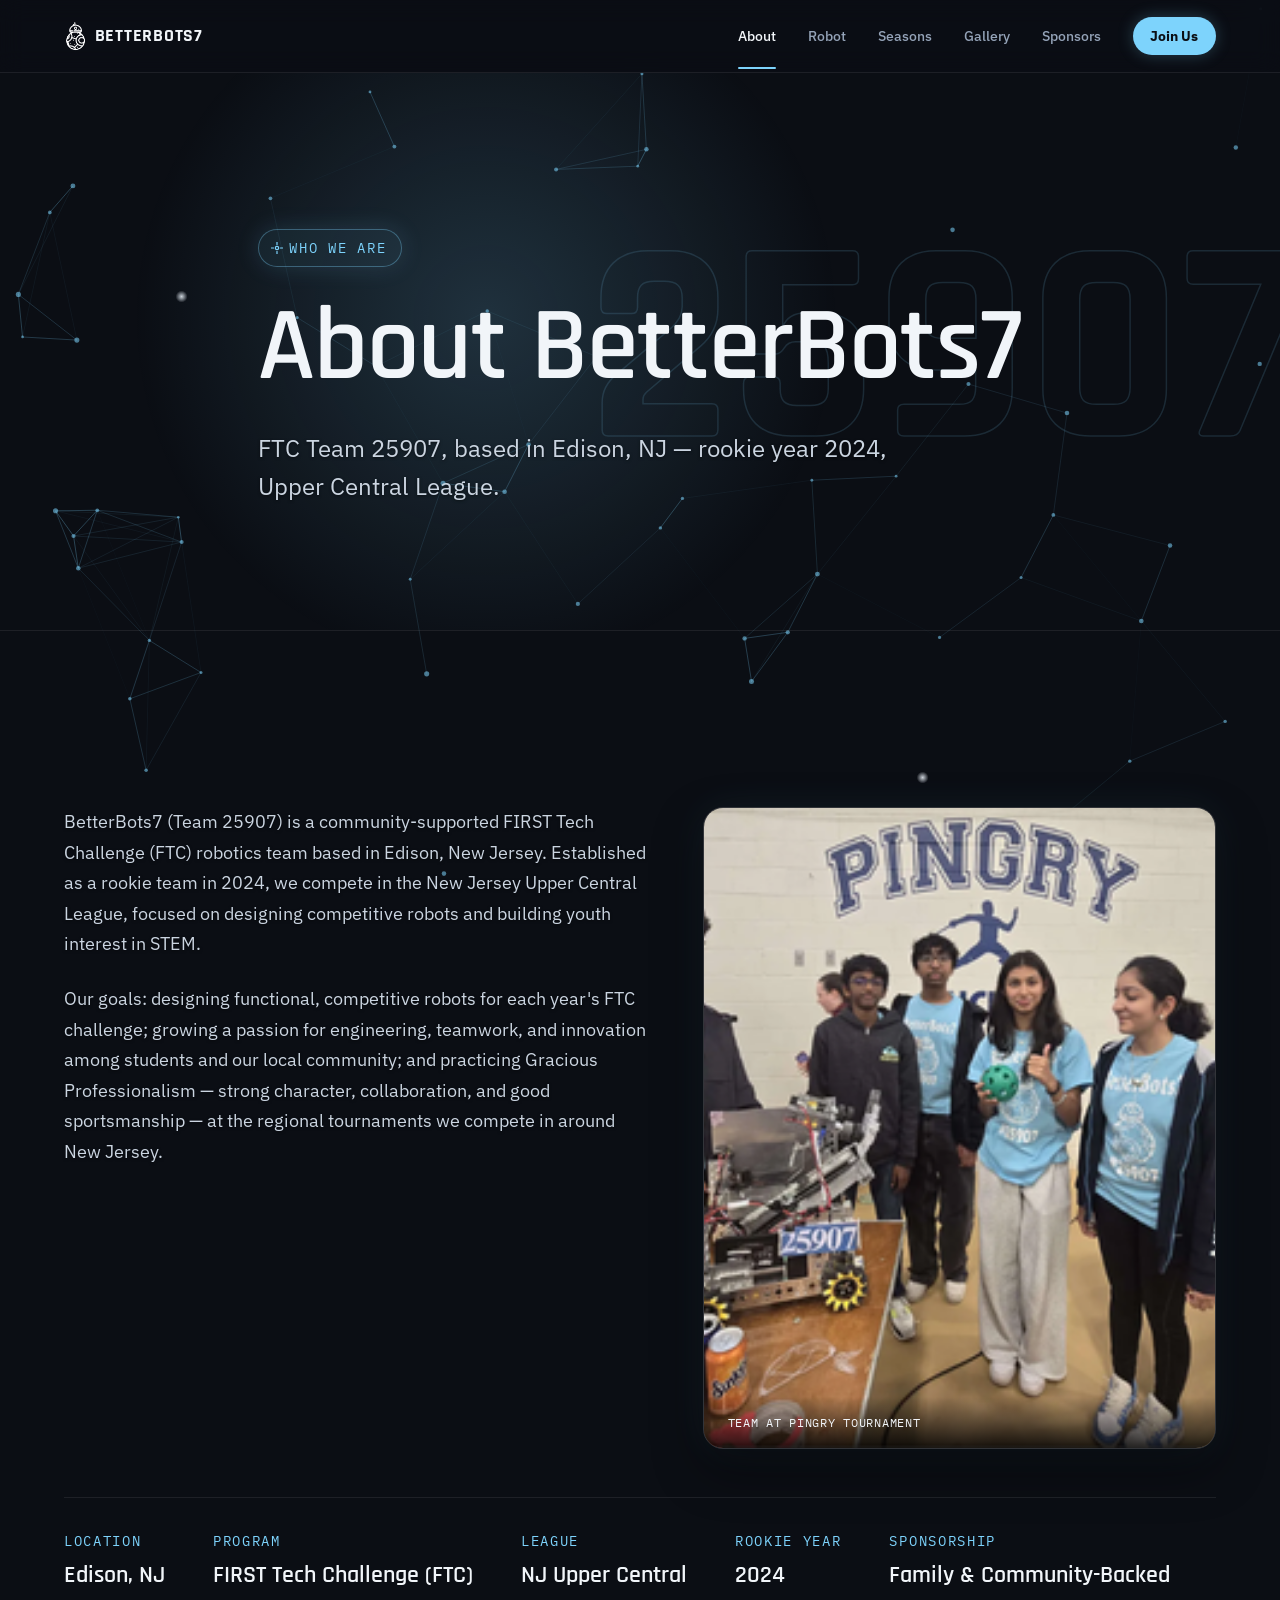
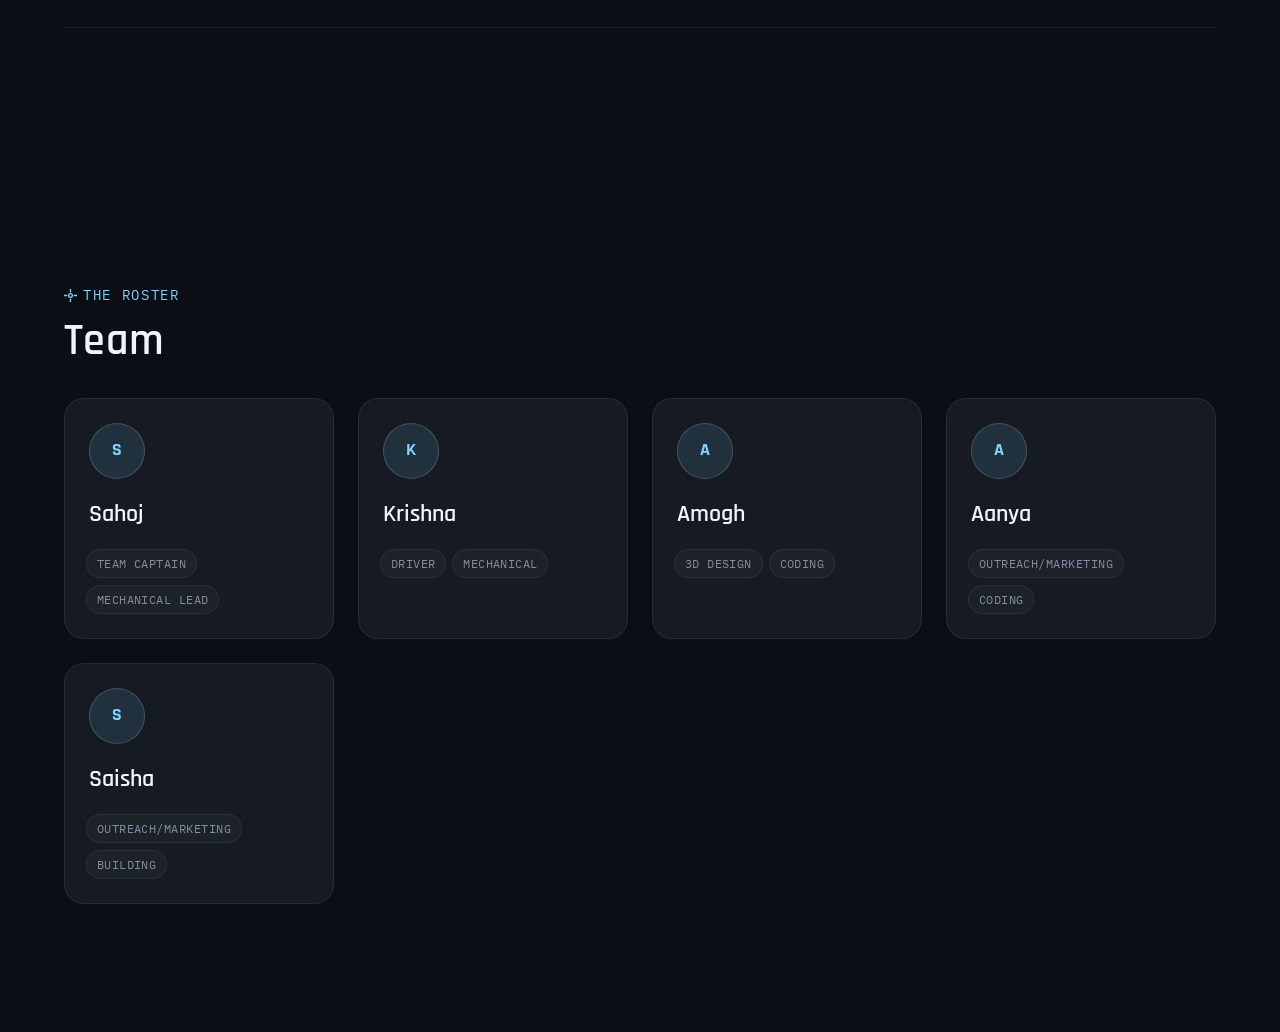
==== commit 5e5cb6eb: "Cache-bust favicon URL so browsers pick up the light-blue version Favicons are cached aggressively b" ====
--- a/about.html
+++ b/about.html
@@ -10,7 +10,7 @@
   <link rel="preconnect" href="https://fonts.gstatic.com" crossorigin>
   <link href="https://fonts.googleapis.com/css2?family=Rajdhani:wght@500;600;700&family=IBM+Plex+Sans:wght@300;400;500;600&family=IBM+Plex+Mono:wght@400;500&display=swap" rel="stylesheet">
 
-  <link rel="icon" type="image/png" href="images/favicon.png">
+  <link rel="icon" type="image/png" href="images/favicon.png?v=2">
   <link rel="stylesheet" href="css/style.css?v=15">
 </head>
 <body>
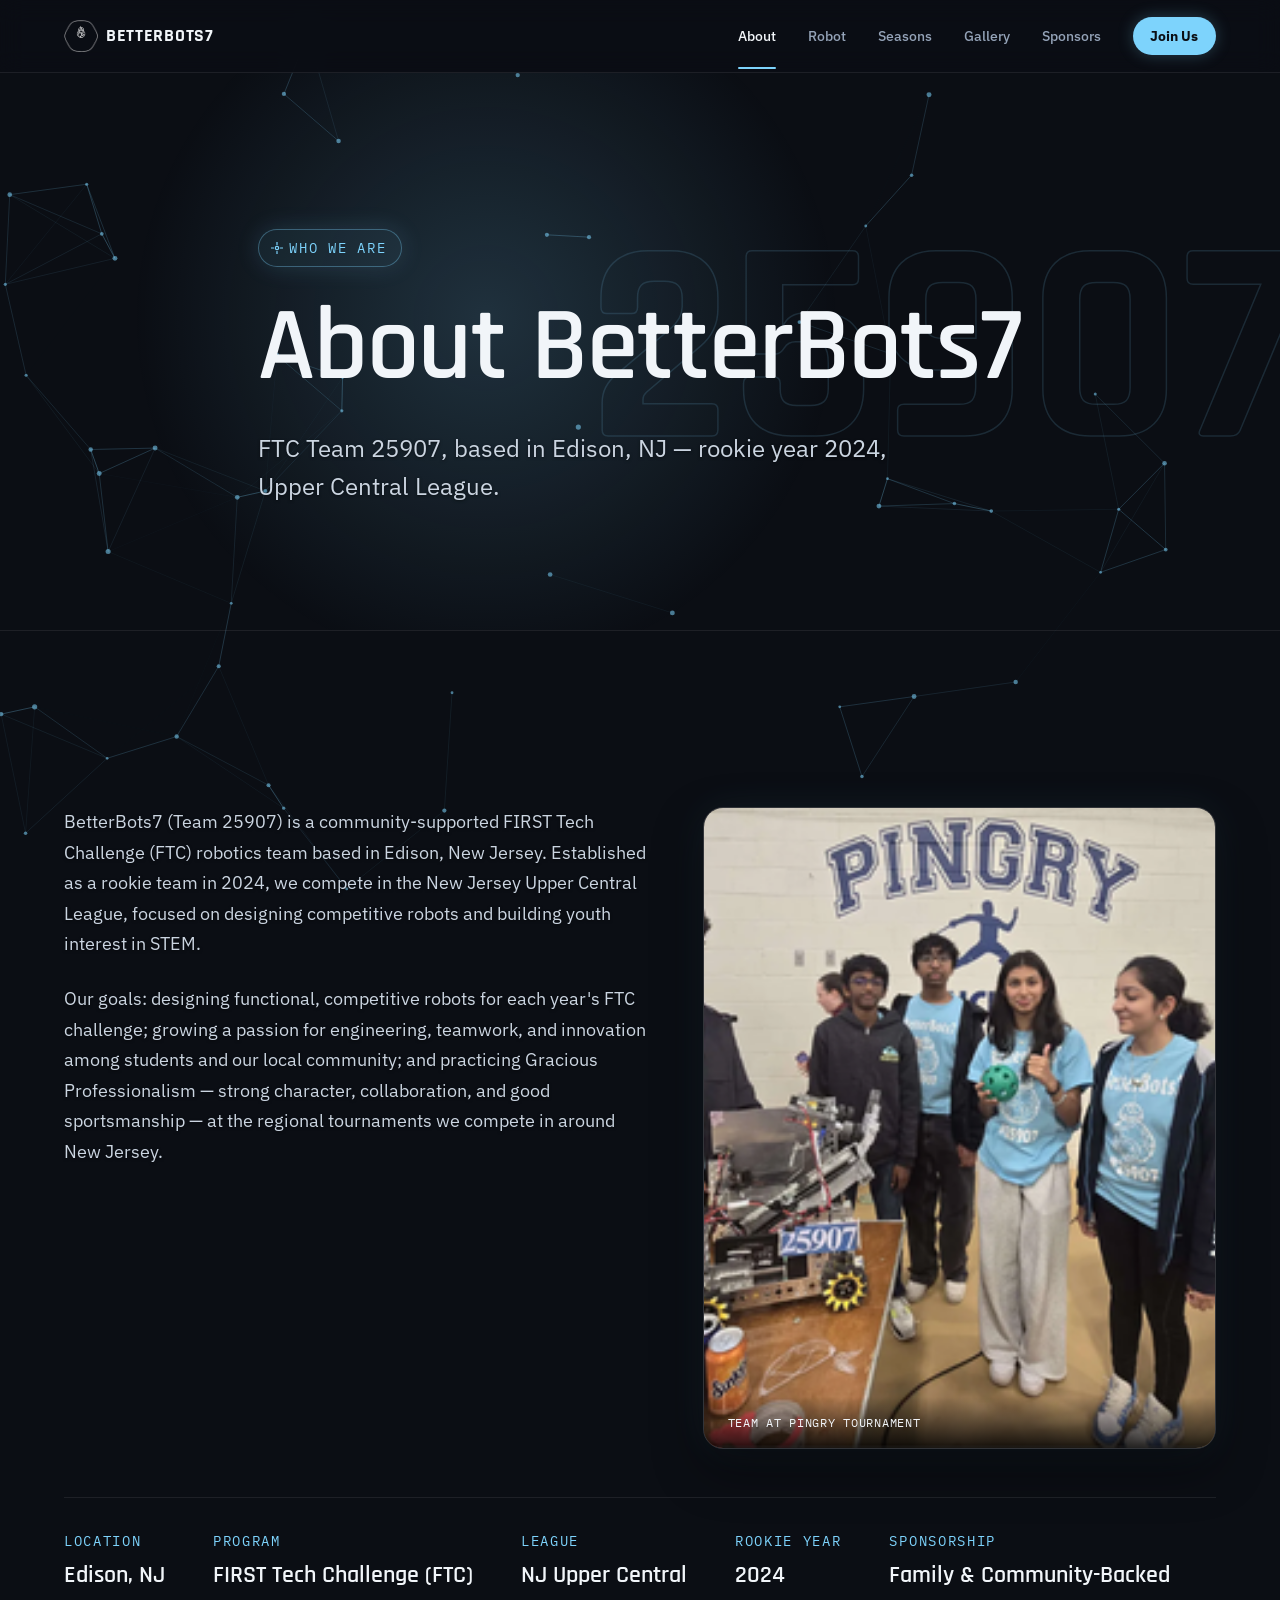
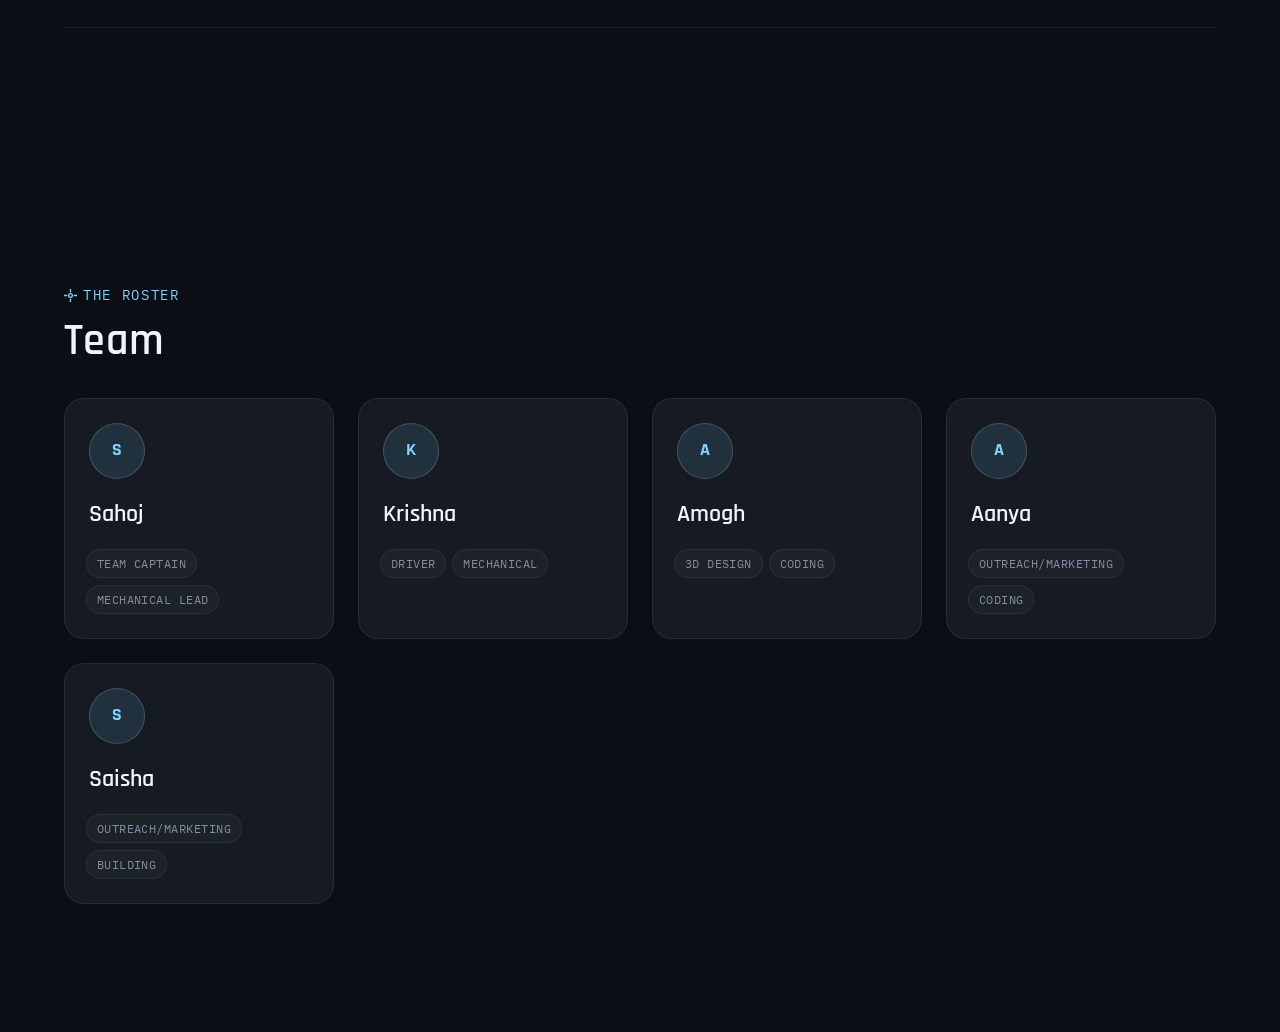
==== commit 4744fb9c: "Include hexagon frame around droid icon in nav/favicon Re-crop the icon asset to keep the hexagon ou" ====
--- a/about.html
+++ b/about.html
@@ -10,7 +10,7 @@
   <link rel="preconnect" href="https://fonts.gstatic.com" crossorigin>
   <link href="https://fonts.googleapis.com/css2?family=Rajdhani:wght@500;600;700&family=IBM+Plex+Sans:wght@300;400;500;600&family=IBM+Plex+Mono:wght@400;500&display=swap" rel="stylesheet">
 
-  <link rel="icon" type="image/png" href="images/favicon.png?v=2">
+  <link rel="icon" type="image/png" href="images/favicon.png?v=3">
   <link rel="stylesheet" href="css/style.css?v=15">
 </head>
 <body>
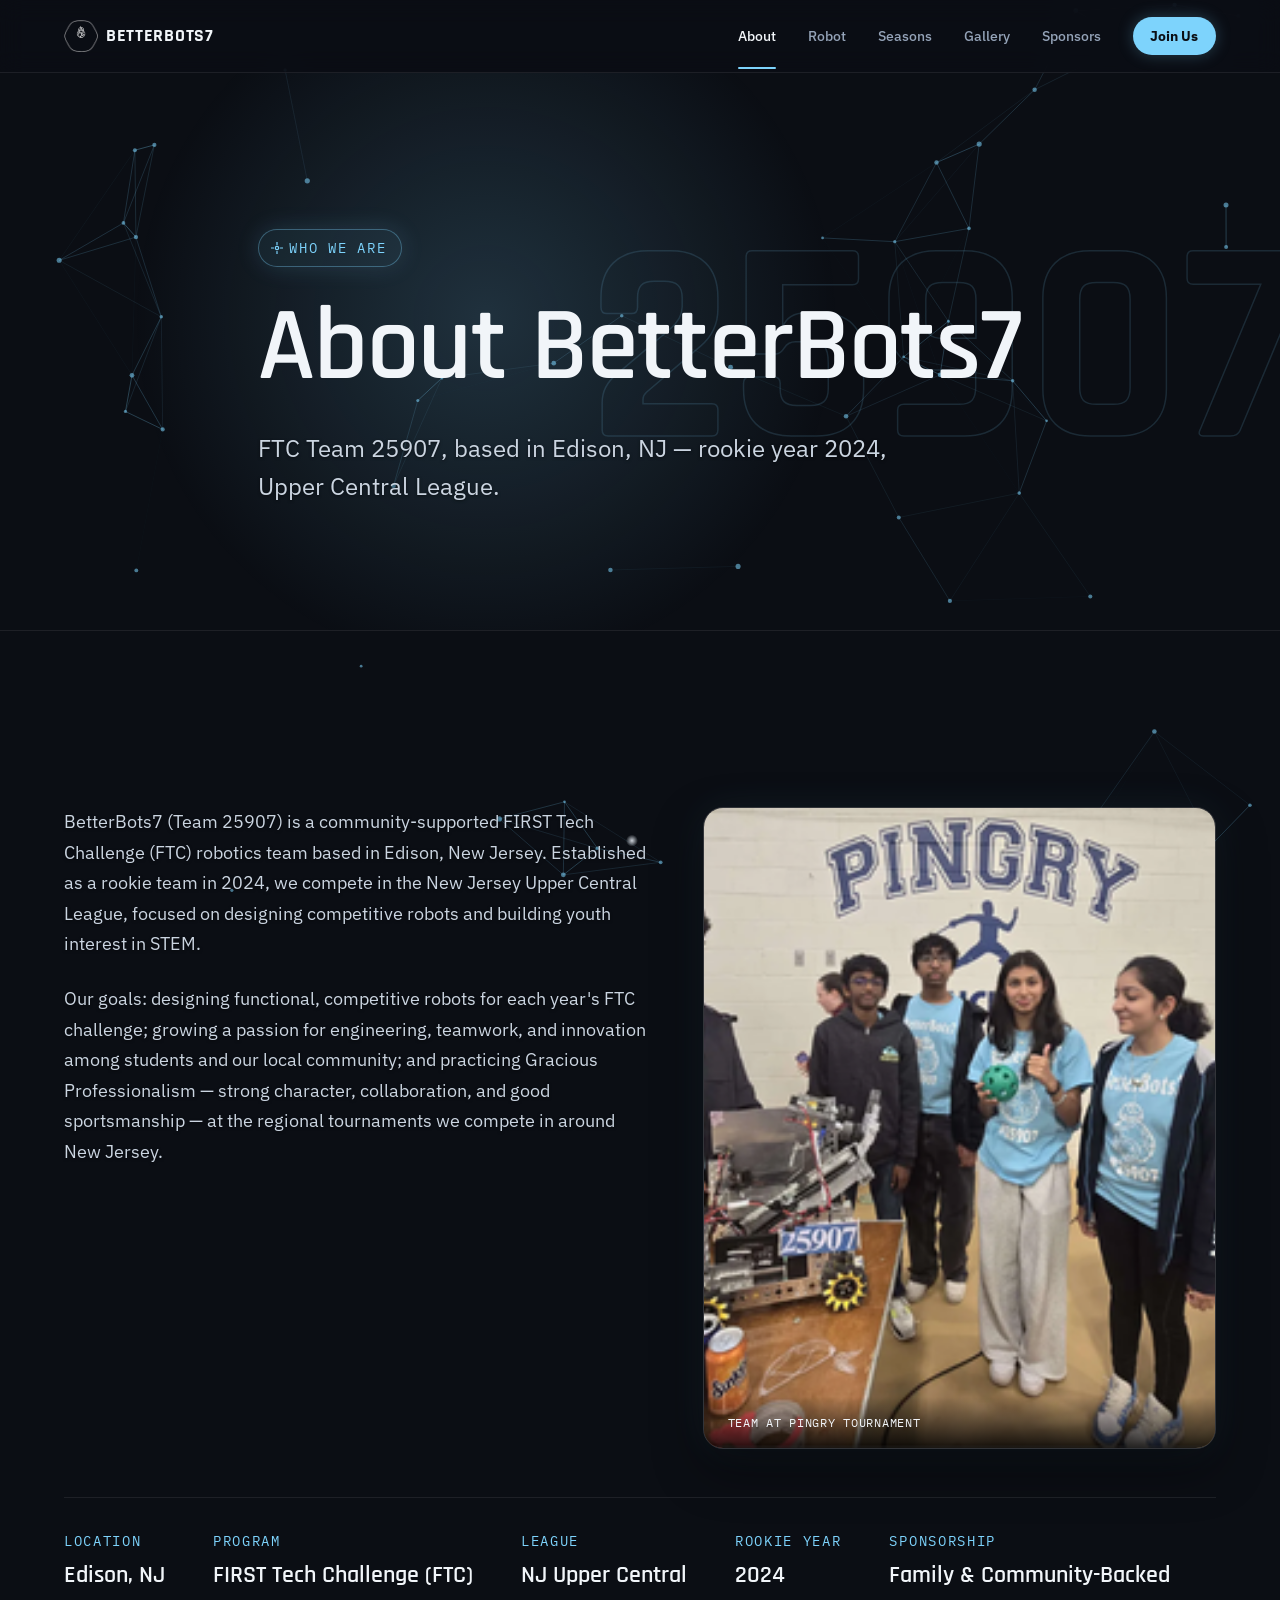
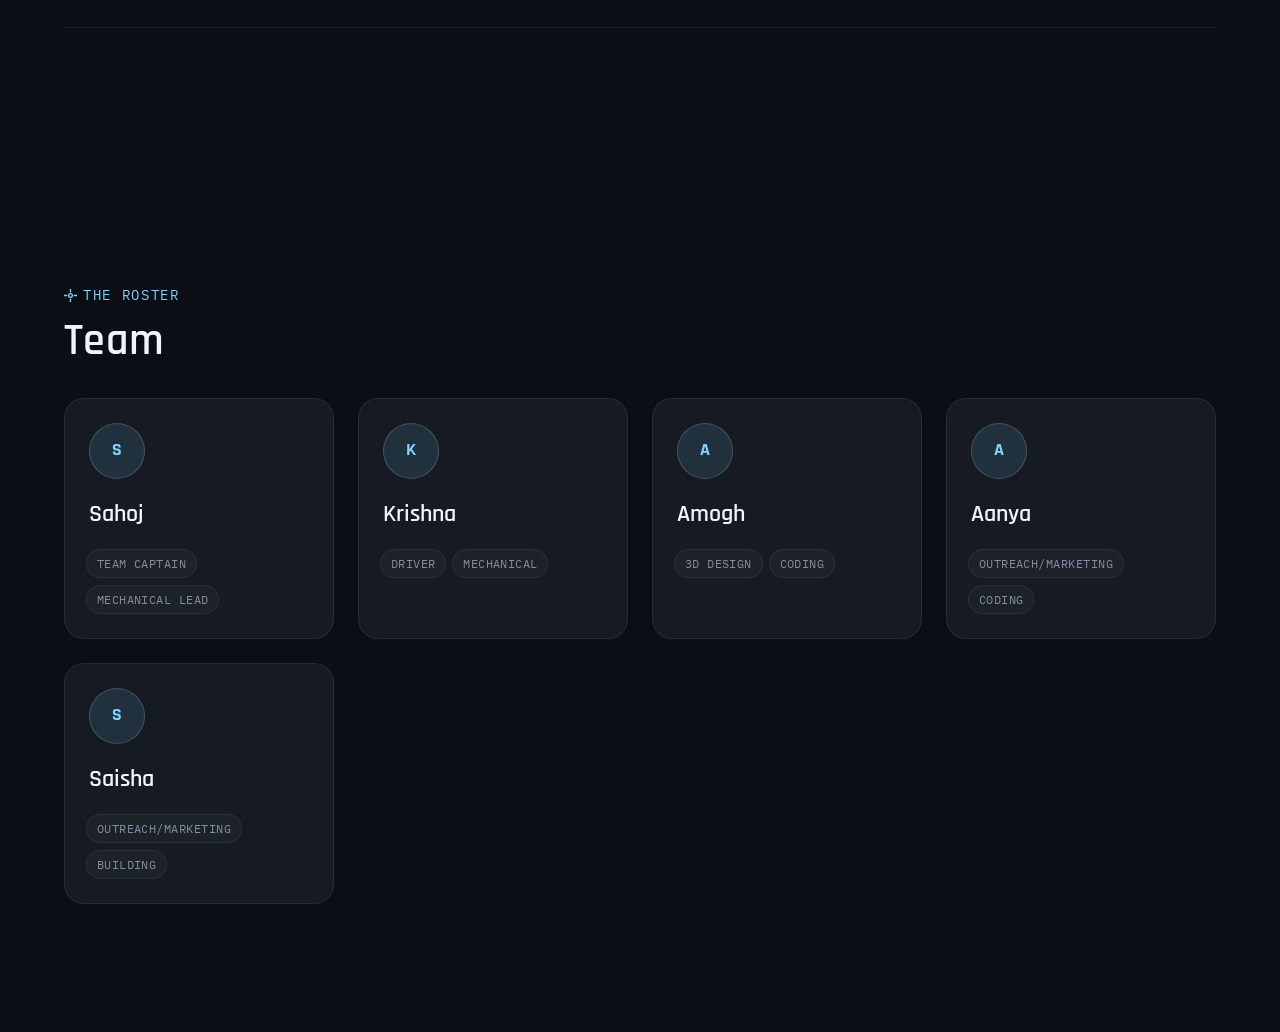
==== commit 574b19c0: "True hexagon-shaped favicon; robot page content revisions - Favicon: clip to the hexagon outline its" ====
--- a/about.html
+++ b/about.html
@@ -10,7 +10,7 @@
   <link rel="preconnect" href="https://fonts.gstatic.com" crossorigin>
   <link href="https://fonts.googleapis.com/css2?family=Rajdhani:wght@500;600;700&family=IBM+Plex+Sans:wght@300;400;500;600&family=IBM+Plex+Mono:wght@400;500&display=swap" rel="stylesheet">
 
-  <link rel="icon" type="image/png" href="images/favicon.png?v=3">
+  <link rel="icon" type="image/png" href="images/favicon.png?v=4">
   <link rel="stylesheet" href="css/style.css?v=15">
 </head>
 <body>
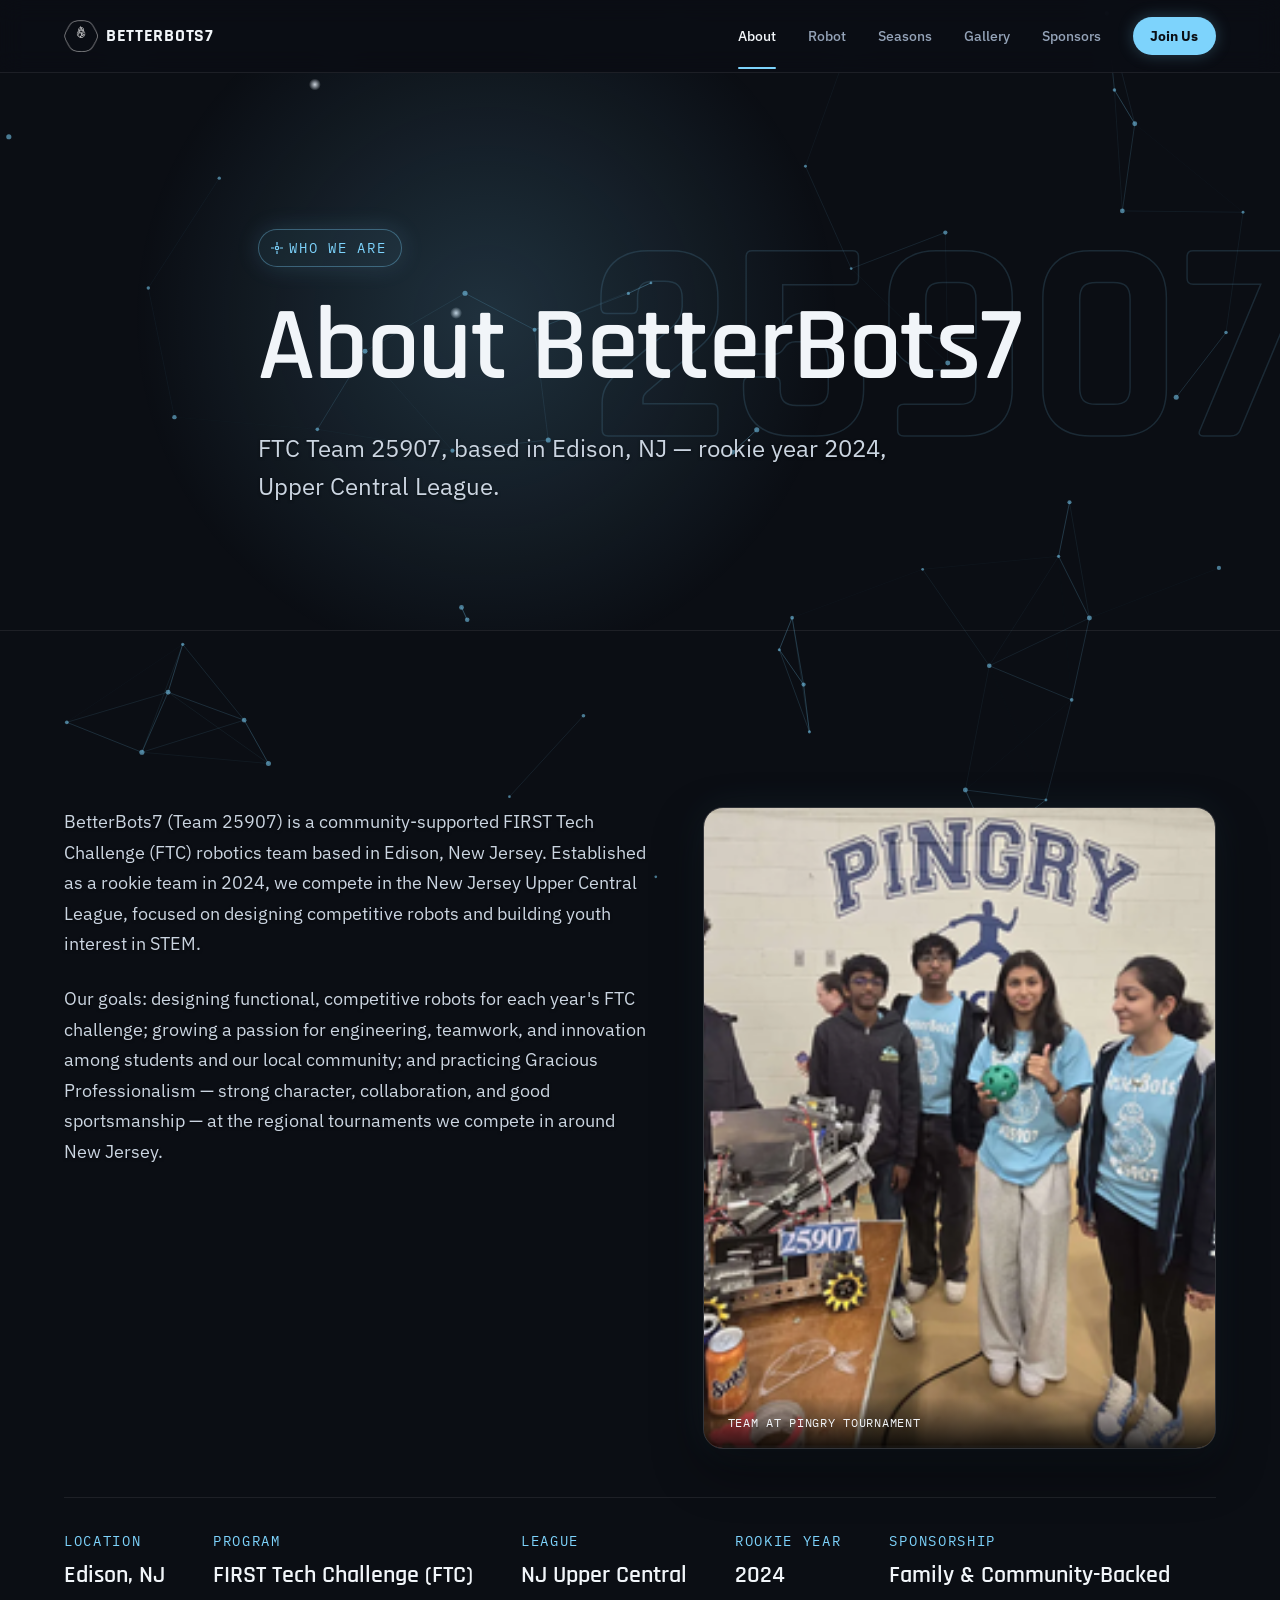
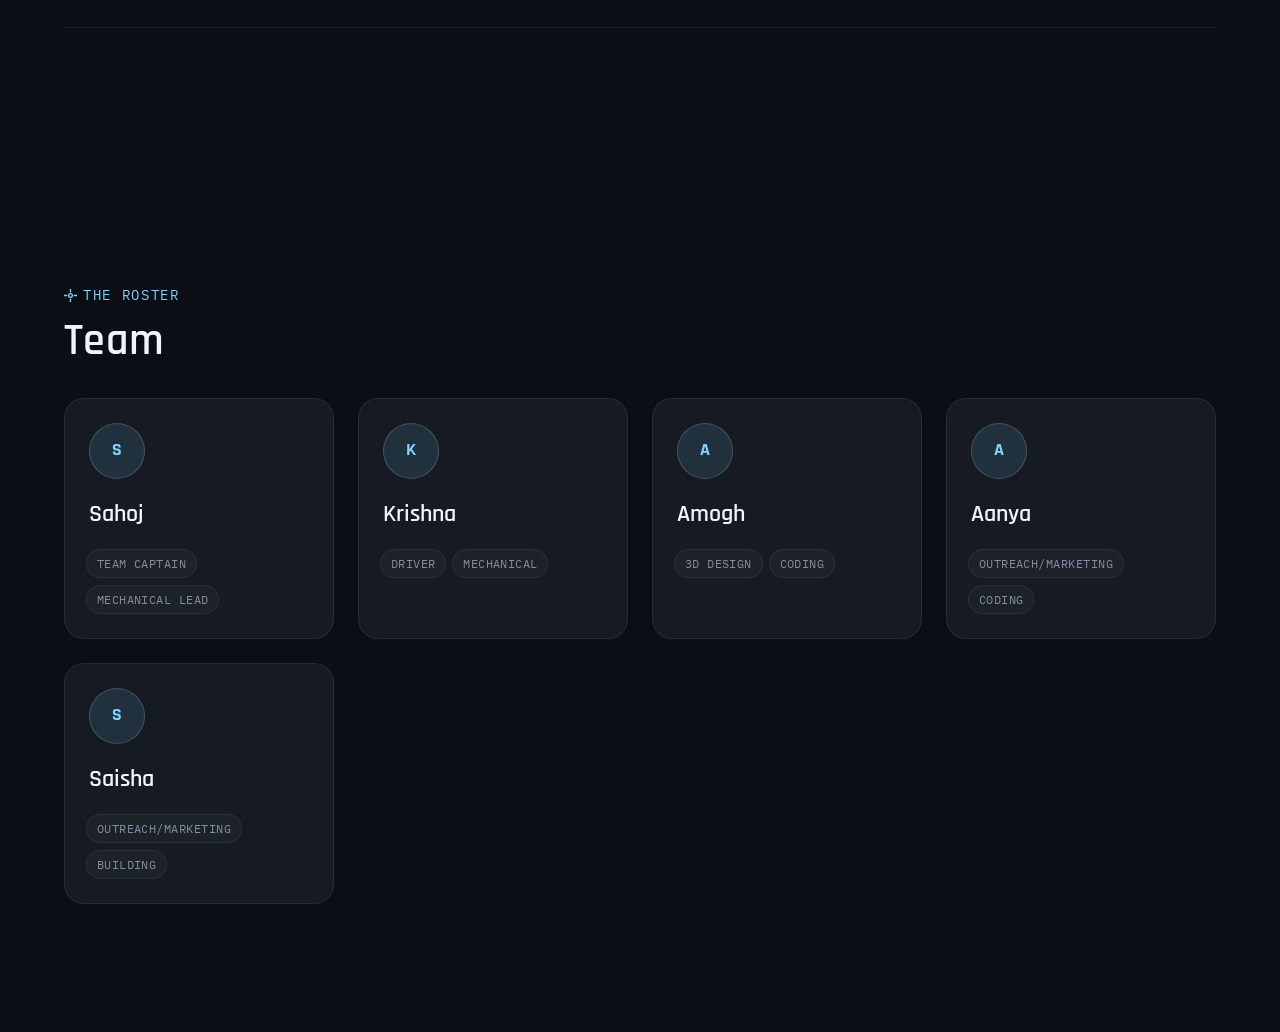
==== commit 01e9375f: "Add "looking for new members" callout to Join Us hero Cache-bust CSS to v=16 across all pages for th" ====
--- a/about.html
+++ b/about.html
@@ -11,7 +11,7 @@
   <link href="https://fonts.googleapis.com/css2?family=Rajdhani:wght@500;600;700&family=IBM+Plex+Sans:wght@300;400;500;600&family=IBM+Plex+Mono:wght@400;500&display=swap" rel="stylesheet">
 
   <link rel="icon" type="image/png" href="images/favicon.png?v=4">
-  <link rel="stylesheet" href="css/style.css?v=15">
+  <link rel="stylesheet" href="css/style.css?v=16">
 </head>
 <body>
 
--- a/css/style.css
+++ b/css/style.css
@@ -417,6 +417,14 @@
   text-shadow: 0 1px 3px rgba(0, 0, 0, 0.5);
 }
 
+.join-callout {
+  font-family: var(--font-display);
+  font-size: var(--text-2xl);
+  font-weight: 600;
+  color: var(--color-primary);
+  margin-bottom: var(--space-2);
+}
+
 .about-body {
   max-width: 620px;
   display: flex;
